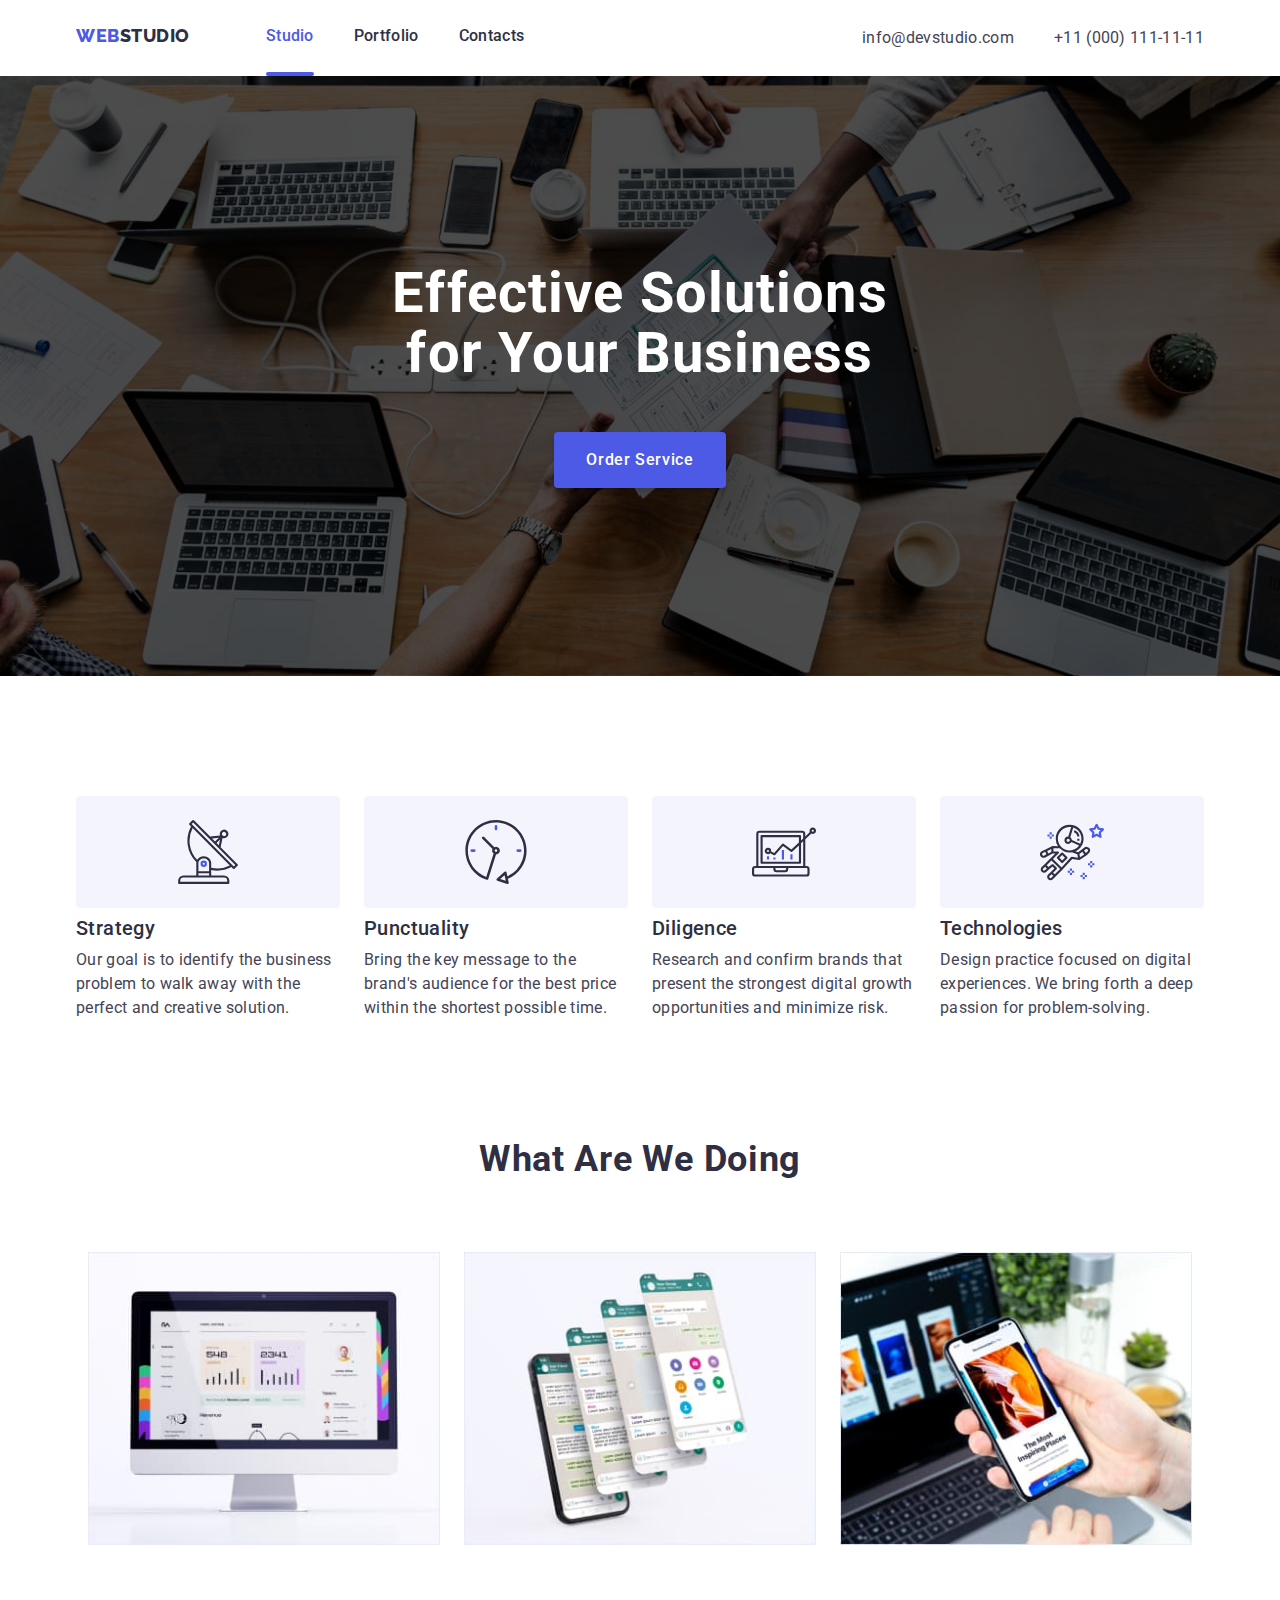
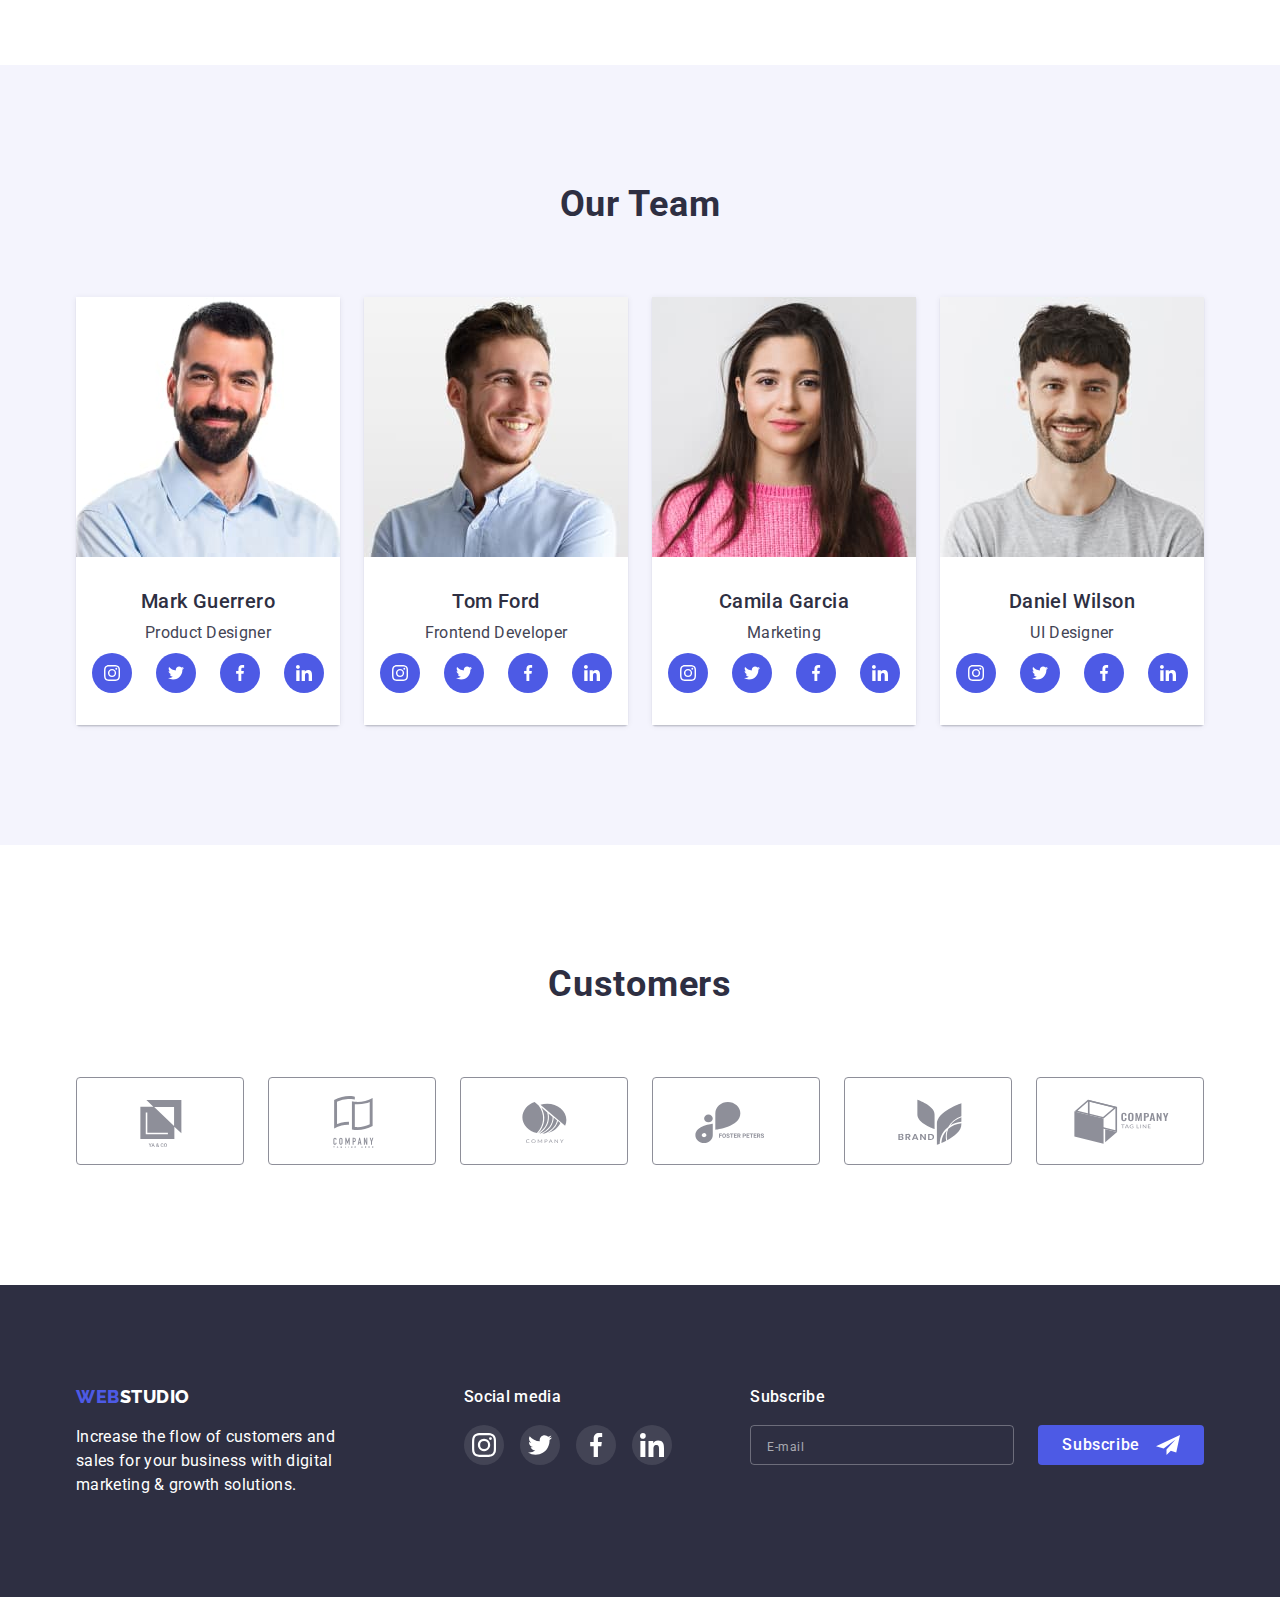
==== index.html @ 2ea8273c "Create" ====
<!DOCTYPE html>
<html lang="en">
  <head>
    <meta charset="UTF-8" />
    <meta http-equiv="X-UA-Compatible" content="IE=edge" />
    <meta name="viewport" content="width=device-width, initial-scale=1.0" />
    <title>Web Studio</title>
    <link rel="preconnect" href="https://fonts.googleapis.com" />
    <link rel="preconnect" href="https://fonts.gstatic.com" crossorigin />
    <link href="https://fonts.googleapis.com/css2?family=Raleway:wght@800&family=Roboto:wght@400;500;700&display=swap" rel="stylesheet" />
    <link rel="stylesheet" href="./css/modern-normalize.min.css" />
    <link rel="stylesheet" href="./css/styles.css" />
  </head>

  <body>
    <header class="header">
      <div class="container header-container">
        <div class="desktop-menu-bar">
          <a class="logo header-logo-layout" href="./index.html">Web<span class="logo-accent-dark">Studio</span></a>
          <nav class="desktop-navigation">
            <ul class="desktop-navigation-list">
              <li class="desktop-navigation-item is-current">
                <a class="desktop-navigation-link" href="./index.html">Studio</a>
              </li>
              <li class="desktop-navigation-item">
                <a class="desktop-navigation-link" href="./portfolio.html">Portfolio</a>
              </li>
              <li class="desktop-navigation-item">
                <a class="desktop-navigation-link" href="">Contacts</a>
              </li>
            </ul>
          </nav>
          <address class="desktop-address">
            <ul class="desktop-address-list">
              <li class="desktop-address-item">
                <a class="desktop-address-link email" href="mailto:info@devstudio.com">info@devstudio.com</a>
              </li>
              <li class="desktop-address-item">
                <a class="desktop-address-link phone" href="tel:+110001111111">+11 (000) 111-11-11</a>
              </li>
            </ul>
          </address>
        </div>

        <div class="mobile-menu-bar">
          <a class="logo header-logo-layout" href="./index.html">Web<span class="logo-accent-dark">Studio</span></a>
          <button class="button-menu-toggle js-open-menu" type="button">
            <svg class="button-menu-toggle-icon" width="32" height="22"><use href="./images/icons.min.svg#icon-menu"></use></svg>
          </button>
        </div>

        <div class="mobile-menu js-menu-container">
          <button class="button-close button-menu-close js-close-menu" type="button">
            <svg width="8" height="8"><use href="./images/icons.min.svg#icon-close"></use></svg>
          </button>
          <nav class="mobile-navigation">
            <ul class="mobile-navigation-list">
              <li class="mobile-navigation-item is-current">
                <a class="mobile-navigation-link" href="./index.html">Studio</a>
              </li>
              <li class="mobile-navigation-item">
                <a class="mobile-navigation-link" href="./portfolio.html">Portfolio</a>
              </li>
              <li class="mobile-navigation-item">
                <a class="mobile-navigation-link" href="">Contacts</a>
              </li>
            </ul>
          </nav>
          <address class="mobile-address">
            <ul class="mobile-address-list">
              <li class="mobile-address-item phone">
                <a class="mobile-address-link phone" href="tel:+110001111111">+11 (000) 111-11-11</a>
              </li>
              <li class="mobile-address-item email">
                <a class="mobile-address-link email" href="mailto:info@devstudio.com">info@devstudio.com</a>
              </li>
            </ul>
          </address>
          <div class="socials-mobile">
            <ul class="socials-list socials-list-mobile">
              <li class="socials-item socials-item-mobile">
                <a class="socials-link socials-link-mobile" href="https://www.instagram.com/">
                  <svg class="socials-icon-mobile" width="16" height="16"><use href="./images/icons.min.svg#icon-instagram"></use></svg>
                </a>
              </li>
              <li class="socials-item socials-item-mobile">
                <a class="socials-link socials-link-mobile" href="https://www.twitter.com/">
                  <svg class="socials-icon-mobile" width="16" height="16"><use href="./images/icons.min.svg#icon-twitter"></use></svg>
                </a>
              </li>
              <li class="socials-item socials-item-mobile">
                <a class="socials-link socials-link-mobile" href="https://www.facebook.com/">
                  <svg class="socials-icon-mobile" width="16" height="16"><use href="./images/icons.min.svg#icon-facebook"></use></svg>
                </a>
              </li>
              <li class="socials-item socials-item-mobile">
                <a class="socials-link socials-link-mobile" href="https://www.linkedin.com/">
                  <svg class="socials-icon-mobile" width="16" height="16"><use href="./images/icons.min.svg#icon-linkedin"></use></svg>
                </a>
              </li>
            </ul>
          </div>
        </div>
      </div>
    </header>

    <main>
      <section class="section solutions-section">
        <div class="container solutions-container">
          <h1 class="hero">Effective Solutions for Your Business</h1>
          <button class="button button-order" type="button" data-modal-open>Order Service</button>
        </div>
      </section>

      <section class="section about-section">
        <div class="container">
          <!-- Додатковий прихований заголовок для оптимізації SEO -->
          <h2 class="title hidden">About WebStudio</h2>
          <ul class="about-list">
            <li class="about-item">
              <div class="about-icon">
                <svg width="64" height="64"><use href="./images/icons.min.svg#icon-antenna"></use></svg>
              </div>
              <h3 class="subtitle subtitle-about">Strategy</h3>
              <p class="about-discription">Our goal is to identify the business problem to walk away with the perfect and creative solution.</p>
            </li>
            <li class="about-item">
              <div class="about-icon">
                <svg width="64" height="64"><use href="./images/icons.min.svg#icon-clock"></use></svg>
              </div>
              <h3 class="subtitle subtitle-about">Punctuality</h3>
              <p class="about-discription">Bring the key message to the brand's audience for the best price within the shortest possible time.</p>
            </li>
            <li class="about-item">
              <div class="about-icon">
                <svg width="64" height="64"><use href="./images/icons.min.svg#icon-computer"></use></svg>
              </div>
              <h3 class="subtitle subtitle-about">Diligence</h3>
              <p class="about-discription">Research and confirm brands that present the strongest digital growth opportunities and minimize risk.</p>
            </li>
            <li class="about-item">
              <div class="about-icon">
                <svg width="64" height="64"><use href="./images/icons.min.svg#icon-astronaut"></use></svg>
              </div>
              <h3 class="subtitle subtitle-about">Technologies</h3>
              <p class="about-discription">Design practice focused on digital experiences. We bring forth a deep passion for problem-solving.</p>
            </li>
          </ul>
        </div>
      </section>

      <section class="section doing-section">
        <div class="container">
          <h2 class="title">What Are We Doing</h2>
          <ul class="doing-list">
            <li class="doing-item">
              <img srcset="./images/desktop-360.jpg 1x, ./images/desktop-360@2x.jpg 2x" src="./images/desktop-360.jpg" alt="Desktop Solutions" width="360" />
            </li>
            <li class="doing-item">
              <img srcset="./images/mobile-360.jpg 1x, ./images/mobile-360@2x.jpg 2x" src="./images/mobile-360.jpg" alt="Mobile Solutions" width="360" />
            </li>
            <li class="doing-item">
              <img srcset="./images/adaptive-360.jpg 1x, ./images/adaptive-360@2x.jpg 2x" src="./images/adaptive-360.jpg" alt="Adaptive Solutions" width="360" />
            </li>
          </ul>
        </div>
      </section>

      <section class="section team-section">
        <div class="container">
          <h2 class="title">Our Team</h2>
          <ul class="team-list">
            <li class="team-card">
              <img srcset="./images/mark-guerrero-264.jpg 1x, ./images/mark-guerrero-264@2x.jpg 2x" src="./images/mark-guerrero-264.jpg" alt="Mark Guerrero Photo" width="264" />
              <div class="caption">
                <h3 class="caption-subtitle centered">Mark Guerrero</h3>
                <p class="caption-description">Product Designer</p>
                <ul class="socials-list socials-list-team">
                  <li class="socials-item socials-item-team">
                    <a class="socials-link team-socials-link" href="https://www.instagram.com/">
                      <svg width="16" height="16"><use href="./images/icons.min.svg#icon-instagram"></use></svg>
                    </a>
                  </li>
                  <li class="socials-item socials-item-team">
                    <a class="socials-link team-socials-link" href="https://www.twitter.com/">
                      <svg width="16" height="16"><use href="./images/icons.min.svg#icon-twitter"></use></svg>
                    </a>
                  </li>
                  <li class="socials-item socials-item-team">
                    <a class="socials-link team-socials-link" href="https://www.facebook.com/">
                      <svg width="16" height="16"><use href="./images/icons.min.svg#icon-facebook"></use></svg>
                    </a>
                  </li>
                  <li class="socials-item socials-item-team">
                    <a class="socials-link team-socials-link" href="https://www.linkedin.com/">
                      <svg width="16" height="16"><use href="./images/icons.min.svg#icon-linkedin"></use></svg>
                    </a>
                  </li>
                </ul>
              </div>
            </li>
            <li class="team-card">
              <img srcset="./images/tom-ford-264.jpg 1x, ./images/tom-ford-264@2x.jpg 2x" src="./images/tom-ford-264.jpg" alt="Tom Ford Photo" width="264" />
              <div class="caption">
                <h3 class="caption-subtitle centered">Tom Ford</h3>
                <p class="caption-description">Frontend Developer</p>
                <ul class="socials-list socials-list-team">
                  <li class="socials-item socials-item-team">
                    <a class="socials-link team-socials-link" href="https://www.instagram.com/">
                      <svg width="16" height="16"><use href="./images/icons.min.svg#icon-instagram"></use></svg>
                    </a>
                  </li>
                  <li class="socials-item socials-item-team">
                    <a class="socials-link team-socials-link" href="https://www.twitter.com/">
                      <svg width="16" height="16"><use href="./images/icons.min.svg#icon-twitter"></use></svg>
                    </a>
                  </li>
                  <li class="socials-item socials-item-team">
                    <a class="socials-link team-socials-link" href="https://www.facebook.com/">
                      <svg width="16" height="16"><use href="./images/icons.min.svg#icon-facebook"></use></svg>
                    </a>
                  </li>
                  <li class="socials-item socials-item-team">
                    <a class="socials-link team-socials-link" href="https://www.linkedin.com/">
                      <svg width="16" height="16"><use href="./images/icons.min.svg#icon-linkedin"></use></svg>
                    </a>
                  </li>
                </ul>
              </div>
            </li>
            <li class="team-card">
              <img srcset="./images/camila-garcia-264.jpg 1x, ./images/camila-garcia-264@2x.jpg 2x" src="./images/camila-garcia-264.jpg" alt="Camila Garcia Photo" width="264" />
              <div class="caption">
                <h3 class="caption-subtitle centered">Camila Garcia</h3>
                <p class="caption-description">Marketing</p>
                <ul class="socials-list socials-list-team">
                  <li class="socials-item socials-item-team">
                    <a class="socials-link team-socials-link" href="https://www.instagram.com/">
                      <svg width="16" height="16"><use href="./images/icons.min.svg#icon-instagram"></use></svg>
                    </a>
                  </li>
                  <li class="socials-item socials-item-team">
                    <a class="socials-link team-socials-link" href="https://www.twitter.com/">
                      <svg width="16" height="16"><use href="./images/icons.min.svg#icon-twitter"></use></svg>
                    </a>
                  </li>
                  <li class="socials-item socials-item-team">
                    <a class="socials-link team-socials-link" href="https://www.facebook.com/">
                      <svg width="16" height="16"><use href="./images/icons.min.svg#icon-facebook"></use></svg>
                    </a>
                  </li>
                  <li class="socials-item socials-item-team">
                    <a class="socials-link team-socials-link" href="https://www.linkedin.com/">
                      <svg width="16" height="16"><use href="./images/icons.min.svg#icon-linkedin"></use></svg>
                    </a>
                  </li>
                </ul>
              </div>
            </li>
            <li class="team-card">
              <img srcset="./images/daniel-wilson-264.jpg 1x, ./images/daniel-wilson-264@2x.jpg 2x" src="./images/daniel-wilson-264.jpg" alt="Daniel Wilson Photo" width="264" />
              <div class="caption">
                <h3 class="caption-subtitle centered">Daniel Wilson</h3>
                <p class="caption-description">UI Designer</p>
                <ul class="socials-list socials-list-team">
                  <li class="socials-item socials-item-team">
                    <a class="socials-link team-socials-link" href="https://www.instagram.com/">
                      <svg width="16" height="16"><use href="./images/icons.min.svg#icon-instagram"></use></svg>
                    </a>
                  </li>
                  <li class="socials-item socials-item-team">
                    <a class="socials-link team-socials-link" href="https://www.twitter.com/">
                      <svg width="16" height="16"><use href="./images/icons.min.svg#icon-twitter"></use></svg>
                    </a>
                  </li>
                  <li class="socials-item socials-item-team">
                    <a class="socials-link team-socials-link" href="https://www.facebook.com/">
                      <svg width="16" height="16"><use href="./images/icons.min.svg#icon-facebook"></use></svg>
                    </a>
                  </li>
                  <li class="socials-item socials-item-team">
                    <a class="socials-link team-socials-link" href="https://www.linkedin.com/">
                      <svg width="16" height="16"><use href="./images/icons.min.svg#icon-linkedin"></use></svg>
                    </a>
                  </li>
                </ul>
              </div>
            </li>
          </ul>
        </div>
      </section>

      <section class="section customers-section">
        <div class="container">
          <h2 class="title">Customers</h2>
          <ul class="customers-list">
            <li class="customers-item">
              <a class="customers-link" href="">
                <svg class="customers-icon" width="104" height="56"><use href="./images/icons.min.svg#icon-company-1"></use></svg>
              </a>
            </li>
            <li class="customers-item">
              <a class="customers-link" href="">
                <svg class="customers-icon" width="104" height="56"><use href="./images/icons.min.svg#icon-company-2"></use></svg>
              </a>
            </li>
            <li class="customers-item">
              <a class="customers-link" href="">
                <svg class="customers-icon" width="104" height="56"><use href="./images/icons.min.svg#icon-company-3"></use></svg>
              </a>
            </li>
            <li class="customers-item">
              <a class="customers-link" href="">
                <svg class="customers-icon" width="104" height="56"><use href="./images/icons.min.svg#icon-company-4"></use></svg>
              </a>
            </li>
            <li class="customers-item">
              <a class="customers-link" href="">
                <svg class="customers-icon"><use href="./images/icons.min.svg#icon-company-5"></use></svg>
              </a>
            </li>
            <li class="customers-item">
              <a class="customers-link" href="">
                <svg class="customers-icon"><use href="./images/icons.min.svg#icon-company-6"></use></svg>
              </a>
            </li>
          </ul>
        </div>
      </section>
    </main>

    <footer class="footer">
      <div class="container footer-container">
        <div class="footer-wrapper">
          <div class="footer-description">
            <a class="logo footer-logo-layout" href="./index.html">Web<span class="logo-accent-light">Studio</span></a>
            <p>Increase the flow of customers and sales for your business with digital marketing & growth solutions.</p>
          </div>
          <div class="footer-socials">
            <h2 class="footer-subtitle">Social media</h2>
            <ul class="socials-list socials-list-footer">
              <li class="socials-item socials-item-footer">
                <a class="socials-link socials-link-footer" href="https://www.instagram.com/">
                  <svg width="24" height="24"><use href="./images/icons.min.svg#icon-instagram"></use></svg>
                </a>
              </li>
              <li class="socials-item socials-item-footer">
                <a class="socials-link socials-link-footer" href="https://www.twitter.com/">
                  <svg width="24" height="24"><use href="./images/icons.min.svg#icon-twitter"></use></svg>
                </a>
              </li>
              <li class="socials-item socials-item-footer">
                <a class="socials-link socials-link-footer" href="https://www.facebook.com/">
                  <svg width="24" height="24"><use href="./images/icons.min.svg#icon-facebook"></use></svg>
                </a>
              </li>
              <li class="socials-item socials-item-footer">
                <a class="socials-link socials-link-footer" href="https://www.linkedin.com/">
                  <svg width="24" height="24"><use href="./images/icons.min.svg#icon-linkedin"></use></svg>
                </a>
              </li>
            </ul>
          </div>
        </div>
        <div class="footer-subscribe">
          <h2 class="footer-subtitle">Subscribe</h2>
          <form class="footer-subscribe-form">
            <input class="footer-subscribe-input" type="email" name="subscribe-email" placeholder="E-mail" required />
            <button class="button button-subscribe" type="submit">
              <span>Subscribe</span>
              <svg class="button-subscribe-icon" width="24" height="24"><use href="./images/icons.min.svg#icon-subscribe"></use></svg>
            </button>
          </form>
        </div>
      </div>
    </footer>

    <!-- Модальне вікно, форма замовлення -->

    <div class="backdrop is-hidden" data-modal>
      <div class="modal">
        <button class="button-close button-modal-close" type="button" data-modal-close>
          <svg width="8" height="8"><use href="./images/icons.min.svg#icon-close"></use></svg>
        </button>
        <form class="form">
          <p class="form-subtitle">Leave your contacts and we will call you back</p>
          <label class="form-field">
            <span class="form-field-label">Name</span>
            <div class="form-field-wrapper">
              <input class="form-field-input" type="text" name="client-name" required />
              <svg class="form-field-icon" width="18" height="24"><use href="./images/icons.min.svg#icon-user"></use></svg>
            </div>
          </label>
          <label class="form-field">
            <span class="form-field-label">Phone</span>
            <div class="form-field-wrapper">
              <input class="form-field-input" type="tel" name="client-phone" required />
              <svg class="form-field-icon" width="18" height="24"><use href="./images/icons.min.svg#icon-phone"></use></svg>
            </div>
          </label>
          <label class="form-field">
            <span class="form-field-label">Email</span>
            <div class="form-field-wrapper">
              <input class="form-field-input" type="email" name="client-email" required />
              <svg class="form-field-icon" width="18" height="24"><use href="./images/icons.min.svg#icon-email"></use></svg>
            </div>
          </label>
          <label class="form-field last">
            <span class="form-field-label">Comment</span>
            <div class="form-field-wrapper">
              <textarea class="form-field-multiinput" name="client-comment" placeholder="Text input"></textarea>
            </div>
          </label>
          <label class="form-checkbox">
            <input class="form-checkbox-default hidden" type="checkbox" name="client-policy" value="true" required />
            <span class="form-checkbox-custom">
              <svg width="10" height="8"><use href="./images/icons.min.svg#icon-checkbox"></use></svg>
            </span>
            <span class="form-checkbox-label">I accept the terms and conditions of the&nbsp;<a class="form-checkbox-link" href="">Privacy Policy</a></span>
          </label>
          <button class="button button-send" type="submit">Send</button>
        </form>
      </div>
    </div>

    <!-- Скрипти -->
    <script defer src="./js/modal-window.js"></script>
    <script defer src="./js/mobile-menu.js"></script>
    <script defer src="./js/body-scroll-lock.js"></script>
  </body>
</html>
---- css/styles.css ----
:root {
  --color-iris: #4d5ae5;
  --color-ocean: #404bbf;
  --color-green: #31d0aa;
  --color-black: #000000;
  --color-navy-blue: #2e2f42;
  --color-slate: #434455;
  --color-light-slate: #8e8f99;
  --color-cornflower: #e7e9fc;
  --color-cloud: #f4f4fd;
  --color-modal: #fcfcfc;
  --color-white: #ffffff;

  --trans-rule: 250ms cubic-bezier(0.4, 0, 0.2, 1);
  --trans-modal: 500ms cubic-bezier(0.4, 0, 0.2, 1);
}

body {
  min-width: 320px;
  font-family: "Roboto", sans-serif;
  font-size: 16px;
  line-height: 1.5;
  letter-spacing: 0.02em;
  color: var(--color-slate);
  background-color: var(--color-white);
}

h1,
h2,
h3,
p {
  margin: 0;
}

ul {
  list-style: none;
  margin: 0;
  padding: 0;
}

a {
  text-decoration: none;
  font-style: normal;
  color: var(--color-slate);
}

img {
  display: block;
  width: 100%;
  height: auto;
}

/* Загальні класи */

.container {
  max-width: 428px;
  margin: 0 auto;
  padding: 0 16px;
}

@media (min-width: 768px) {
  .container {
    max-width: none;
    width: 768px;
  }
}

@media (min-width: 1200px) {
  .container {
    width: 1158px;
    padding: 0 15px;
  }
}

.section {
  padding: 96px 0;
}

@media (min-width: 1200px) {
  .section {
    padding: 120px 0;
  }
}

.hidden {
  position: absolute;
  width: 1px;
  height: 1px;
  margin: -1px;
  padding: 0;
  border: 0;
  clip: rect(0 0 0 0);
  overflow: hidden;
}

/* Заголовки */

.hero {
  max-width: 320px;
  margin-bottom: 72px;
  font-weight: 700;
  font-size: 36px;
  line-height: 1.11;
  letter-spacing: 0.02em;
  text-align: center;
  color: var(--color-white);
}

@media (min-width: 768px) {
  .hero {
    max-width: none;
    width: 500px;
    margin-bottom: 40px;
    font-weight: 700;
    font-size: 56px;
    line-height: 1.07;
    letter-spacing: 0.02em;
  }
}

@media (min-width: 1200px) {
  .hero {
    margin-bottom: 48px;
  }
}

.title {
  margin-bottom: 72px;
  font-weight: 700;
  font-size: 36px;
  line-height: 1.11;
  letter-spacing: 0.02em;
  text-transform: capitalize;
  text-align: center;
  color: var(--color-navy-blue);
}

.subtitle {
  margin-bottom: 8px;
  font-weight: 700;
  font-size: 36px;
  line-height: 1.11;
  letter-spacing: 0.02em;
  text-align: center;
  color: var(--color-navy-blue);
}

@media (min-width: 768px) {
  .subtitle-about {
    text-align: left;
  }
}

@media (min-width: 1200px) {
  .subtitle-about {
    font-weight: 500;
    font-size: 20px;
    line-height: 1.2;
    letter-spacing: 0.02em;
  }
}

.caption {
  padding: 32px 16px;
  background-color: var(--color-white);
}

.caption.bordered {
  border: 0.5px solid var(--color-cloud);
}

.caption-subtitle {
  margin-bottom: 8px;
  font-weight: 500;
  font-size: 20px;
  line-height: 1.2;
  letter-spacing: 0.02em;
  color: var(--color-navy-blue);
}

.caption-subtitle.centered {
  text-align: center;
}

.caption-description {
  text-align: center;
  margin-bottom: 8px;
}

.footer-subtitle {
  margin-bottom: 16px;
  font-weight: 500;
  font-size: 16px;
  line-height: 1.5;
  letter-spacing: 0.02em;
  text-align: center;
}

@media (min-width: 768px) {
  .footer-subtitle {
    text-align: left;
  }
}

.form-subtitle {
  margin-bottom: 16px;
  font-weight: 500;
  font-size: 16px;
  line-height: 1.5;
  letter-spacing: 0.02em;
  text-align: center;
  color: var(--color-navy-blue);
}

/* Кнопки */

.button {
  max-width: 100%;
  font-weight: 500;
  font-size: 16px;
  line-height: 1.5;
  letter-spacing: 0.04em;
  border-radius: 4px;
  cursor: pointer;
}

.button-order,
.button-send {
  min-width: 169px;
  margin: 0 auto;
  padding: 16px 32px;
  color: var(--color-white);
  background-color: var(--color-iris);
  border: none;
  box-shadow: 0px 4px 4px rgba(0, 0, 0, 0.15);
  transition: background-color var(--trans-rule);
}

.button-order:hover,
.button-order:focus,
.button-send:hover,
.button-send:focus {
  background-color: var(--color-ocean);
}

.button-subscribe {
  display: inline-flex;
  justify-content: center;
  padding: 8px 24px;
  color: var(--color-white);
  background-color: var(--color-iris);
  border: none;
  transition: background-color var(--trans-rule);
}

.button-subscribe-icon {
  margin-left: 16px;
  fill: var(--color-white);
}

.button-subscribe:hover,
.button-subscribe:focus {
  background-color: var(--color-ocean);
}

.button-portfolio {
  padding: 12px 24px;
  color: var(--color-iris);
  background-color: var(--color-cloud);
  border: 1px solid var(--color-cornflower);
  transition: color var(--trans-rule), background-color var(--trans-rule), border-color var(--trans-rule), box-shadow var(--trans-rule);
}

.button-portfolio:hover,
.button-portfolio:focus {
  color: var(--color-white);
  background-color: var(--color-iris);
  border-color: transparent;
  box-shadow: 0px 3px 1px rgba(0, 0, 0, 0.1), 0px 2px 1px rgba(0, 0, 0, 0.08), 0px 2px 2px rgba(0, 0, 0, 0.12);
}

.button-menu-toggle {
  display: flex;
  align-items: center;
  justify-content: center;
  padding: 24px 0;
  background-color: transparent;
  border: none;
  cursor: pointer;
}

@media (min-width: 768px) {
  .button-menu-toggle {
    display: none;
  }
}

.button-menu-toggle-icon {
  fill: currentColor;
  transition: fill var(--trans-rule);
}

.button-menu-toggle:hover .button-menu-toggle-icon,
.button-menu-toggle:focus .button-menu-toggle-icon {
  fill: var(--color-iris);
}

.button-close {
  position: absolute;
  display: flex;
  align-items: center;
  justify-content: center;
  width: 24px;
  height: 24px;
  fill: var(--color-black);
  background-color: var(--color-cornflower);
  border: 1px solid rgba(0, 0, 0, 0.1);
  border-radius: 50%;
  cursor: pointer;
  transition: fill var(--trans-rule), background-color var(--trans-rule), border-color var(--trans-rule);
}

.button-menu-close {
  top: 40px;
  right: 40px;
}

.button-modal-close {
  top: 24px;
  right: 24px;
}

.button-close:hover,
.button-close:focus {
  fill: var(--color-white);
  background-color: var(--color-iris);
  border-color: transparent;
}

/* Логотипи*/

.logo {
  font-family: "Raleway", sans-serif;
  font-weight: 800;
  font-size: 18px;
  line-height: 1.17;
  letter-spacing: 0.03em;
  text-transform: uppercase;
  color: var(--color-iris);
}

@media (min-width: 1200px) {
  .logo {
    line-height: 1.33;
  }
}

.logo-accent-dark {
  color: var(--color-navy-blue);
}

.logo-accent-light {
  color: var(--color-white);
}

/* Соціальні мережі */

.socials-list {
  display: flex;
  flex-wrap: wrap;
  align-items: center;
  justify-content: center;
}

.socials-list-mobile {
  min-width: 240px;
  max-width: 328px;
  justify-content: space-between;
}

.socials-list-team {
  margin: -12px;
}

.socials-item-team {
  margin: 12px;
}

.socials-list-footer {
  margin: -8px;
}

.socials-item-footer {
  margin: 8px;
}

.socials-icon-mobile {
  width: 24px;
  height: 24px;
}

.socials-link {
  display: flex;
  align-items: center;
  justify-content: center;
  width: 40px;
  height: 40px;
  fill: var(--color-white);
  background-color: var(--color-iris);
  border-radius: 50%;
  transition: background-color var(--trans-rule);
}

.socials-link:hover,
.socials-link:focus {
  background-color: var(--color-ocean);
}

.socials-link-footer {
  background-color: rgba(255, 255, 255, 0.1);
}

.socials-link-footer:hover,
.socials-link-footer:focus {
  background-color: var(--color-green);
}

/* Верхній колонтитул, навігація */

.header {
  box-shadow: 0px 2px 1px rgba(46, 47, 66, 0.08), 0px 1px 1px rgba(46, 47, 66, 0.16), 0px 1px 6px rgba(46, 47, 66, 0.08);
}

@media (max-width: 767px) {
  .header-container {
    max-width: none;
  }
}

.header-logo-layout {
  display: block;
  padding: 24px 0;
}

@media (min-width: 1200px) {
  .header-logo-layout {
    padding: 24px 0 28px 0;
    margin-right: 76px;
  }
}

.desktop-menu-bar {
  display: none;
}

@media (min-width: 768px) {
  .desktop-menu-bar {
    display: flex;
    align-items: center;
    justify-content: space-between;
  }
}

@media (min-width: 1200px) {
  .desktop-menu-bar {
    justify-content: flex-start;
  }
}

.desktop-navigation-list {
  display: flex;
}

.desktop-navigation-item:not(:last-child) {
  margin-right: 40px;
}

.desktop-navigation-link {
  position: relative;
  display: block;
  padding: 24px 0;
  font-weight: 500;
  font-size: 16px;
  line-height: 1.5;
  letter-spacing: 0.02em;
  color: var(--color-navy-blue);
  transition: color var(--trans-rule), background-color var(--trans-rule);
}

@media (min-width: 1200px) {
  .desktop-navigation-link {
    padding: 24px 0 28px 0;
  }
}

.desktop-navigation-link:hover,
.desktop-navigation-link:focus {
  color: var(--color-iris);
}

.is-current .desktop-navigation-link {
  color: var(--color-iris);
}

.is-current .desktop-navigation-link::after {
  content: "";
  position: absolute;
  display: block;
  width: 100%;
  height: 4px;
  bottom: 0;
  background-color: var(--color-iris);
  border-radius: 2px;
}

@media (min-width: 1200px) {
  .desktop-address {
    margin-left: auto;
  }
  .desktop-address-list {
    display: flex;
  }
  .desktop-address-item:not(:last-child) {
    margin-right: 40px;
  }
}

.desktop-address-link {
  font-size: 16px;
  line-height: 1.5;
  letter-spacing: 0.02em;
  color: var(--color-slate);
  transition: color var(--trans-rule);
}

@media (min-width: 768px) and (max-width: 1199px) {
  .desktop-address-link {
    font-size: 12px;
    line-height: 1.33;
    letter-spacing: 0.04em;
  }
}

.desktop-address-link.email {
  padding-top: 24px;
}

.desktop-address-link.phone {
  padding-bottom: 15px;
}

@media (min-width: 1200px) {
  .desktop-address-link.email,
  .desktop-address-link.phone {
    padding: 24px 0 28px 0;
  }
}

.desktop-address-link:hover,
.desktop-address-link:focus {
  color: var(--color-iris);
}

.mobile-menu-bar {
  display: flex;
  align-items: center;
  justify-content: space-between;
}

@media (min-width: 768px) {
  .mobile-menu-bar {
    display: none;
  }
}

.mobile-menu {
  position: fixed;
  top: 0;
  left: 100%;
  z-index: 99;
  display: flex;
  flex-direction: column;
  width: 100%;
  height: 100%;
  overflow-y: scroll;
  padding: 80px 40px 40px 40px;
  background-color: var(--color-white);
  transition: transform var(--trans-rule);
}

@media (min-width: 768px) {
  .mobile-menu {
    display: none;
  }
}

.mobile-menu.is-open {
  transform: translateX(-100%);
}

.mobile-navigation {
  margin-bottom: 80px;
}

.mobile-navigation-item:not(:last-child) {
  margin-bottom: 40px;
}

.mobile-navigation-link {
  font-weight: 700;
  font-size: 36px;
  line-height: 1.11;
  letter-spacing: 0.02em;
  color: var(--color-navy-blue);
  transition: color var(--trans-rule), background-color var(--trans-rule);
}

.mobile-navigation-link:hover,
.mobile-navigation-link:focus {
  color: var(--color-iris);
}

.is-current .mobile-navigation-link {
  color: var(--color-iris);
}

.mobile-address {
  margin-top: auto;
  margin-bottom: 48px;
}

.mobile-address-item:not(:last-child) {
  margin-bottom: 40px;
}

.mobile-address-link.phone {
  display: block;
  min-width: 240px;
  font-weight: 600;
  font-size: 24px;
  line-height: 1.11;
  letter-spacing: 0;
  color: var(--color-iris);
}

@media (min-width: 360px) {
  .mobile-address-link.phone {
    min-width: 280px;
    font-size: 28px;
  }
}

@media (min-width: 480px) {
  .mobile-address-link.phone {
    min-width: 400px;
    font-size: 36px;
  }
}

.mobile-address-link.email {
  display: block;
  min-width: 240px;
  font-weight: 500;
  font-size: 20px;
  line-height: 1.2;
  letter-spacing: 0.02em;
}

.mobile-address-link:hover,
.mobile-address-link:focus {
  color: var(--color-iris);
}

/* Секції, основний контент */

.solutions-section {
  margin: 0 auto;
  padding: 112px 0;
  background-color: var(--color-navy-blue);
  background-position: center;
  background-size: cover;
  background-repeat: no-repeat;
  background-image: linear-gradient(rgba(0, 0, 0, 0.7), rgba(0, 0, 0, 0.7)), url("../images/solutions-428.jpg");
}

@media (min-device-pixel-ratio: 2), (-webkit-min-device-pixel-ratio: 2), (min-resolution: 2dppx), (min-resolution: 192dpi) {
  .solutions-section {
    background-image: linear-gradient(rgba(0, 0, 0, 0.7), rgba(0, 0, 0, 0.7)), url("../images/solutions-428@2x.jpg");
  }
}

@media (min-width: 768px) {
  .solutions-section {
    padding: 112px 0 108px 0;
    background-image: linear-gradient(rgba(0, 0, 0, 0.7), rgba(0, 0, 0, 0.7)), url("../images/solutions-768.jpg");
  }
  @media (min-device-pixel-ratio: 2), (-webkit-min-device-pixel-ratio: 2), (min-resolution: 2dppx), (min-resolution: 192dpi) {
    .solutions-section {
      background-image: linear-gradient(rgba(0, 0, 0, 0.7), rgba(0, 0, 0, 0.7)), url("../images/solutions-768@2x.jpg");
    }
  }
}

@media (min-width: 1200px) {
  .solutions-section {
    padding: 188px 0;
    background-image: linear-gradient(rgba(0, 0, 0, 0.7), rgba(0, 0, 0, 0.7)), url("../images/solutions-1440.jpg");
  }
  @media (min-device-pixel-ratio: 2), (-webkit-min-device-pixel-ratio: 2), (min-resolution: 2dppx), (min-resolution: 192dpi) {
    .solutions-section {
      background-image: linear-gradient(rgba(0, 0, 0, 0.7), rgba(0, 0, 0, 0.7)), url("../images/solutions-1440@2x.jpg");
    }
  }
}

.solutions-container {
  display: flex;
  flex-direction: column;
  align-items: center;
  justify-content: center;
}

@media (min-width: 1200px) {
  .about-section {
    padding-bottom: 0;
  }
}
.about-list {
  display: flex;
  flex-direction: column;
  margin: -36px 0;
}

.about-item {
  margin: 36px 0;
}

@media (min-width: 768px) {
  .about-list {
    display: flex;
    flex-direction: row;
    flex-wrap: wrap;
    margin: -36px -12px;
  }
  .about-item {
    width: 356px;
    margin: 36px 12px;
  }
}

@media (min-width: 1200px) {
  .about-item {
    width: 264px;
  }
}

.about-icon {
  display: none;
}

@media (min-width: 1200px) {
  .about-icon {
    display: flex;
    align-items: center;
    justify-content: center;
    height: 112px;
    margin-bottom: 8px;
    background-color: var(--color-cloud);
    border-radius: 4px;
  }
}

.about-discription {
  font-weight: 500;
  font-size: 16px;
  line-height: 1.5;
  letter-spacing: 0.02em;
}

@media (min-width: 1200px) {
  .about-discription {
    font-weight: 400;
  }
}

.doing-section {
  display: none;
}

@media (min-width: 1200px) {
  .doing-section {
    display: flex;
  }
}

.doing-list {
  display: flex;
  margin: -12px 0;
}

.doing-item {
  width: 360px;
  margin: 12px;
}

.team-section {
  background-color: var(--color-cloud);
}

@media (min-width: 768px) {
  .team-section {
    padding: 96px 0 104px 0;
  }
}

@media (min-width: 1200px) {
  .team-section {
    padding: 120px 0;
  }
}

.team-list {
  display: flex;
  flex-direction: column;
  align-items: center;
  justify-content: center;
  margin: -36px 0;
}

.team-card {
  width: 264px;
  margin: 36px 0;
  border-radius: 0px 0px 4px 4px;
  box-shadow: 0px 1px 6px rgba(46, 47, 66, 0.08), 0px 1px 1px rgba(46, 47, 66, 0.16), 0px 2px 1px rgba(46, 47, 66, 0.08);
}

@media (min-width: 768px) {
  .team-list {
    display: flex;
    flex-direction: row;
    flex-wrap: wrap;
    margin: -32px -12px;
  }

  .team-card {
    margin: 32px 12px;
  }
}

.customers-list {
  display: flex;
  flex-wrap: wrap;
  justify-content: center;
  margin: -36px -8px;
}

.customers-item {
  margin: 36px 8px;
}

@media (min-width: 768px) {
  .customers-list {
    margin: -36px -12px;
  }

  .customers-item {
    margin: 36px 12px;
  }
}

.customers-link {
  display: flex;
  align-items: center;
  justify-content: center;
  width: 190px;
  height: 88px;
  color: var(--color-light-slate);
  border: 1px solid var(--color-light-slate);
  border-radius: 4px;
  transition: color var(--trans-rule), border var(--trans-rule);
}

@media (min-width: 768px) {
  .customers-link {
    width: 168px;
  }
}

.customers-link:hover,
.customers-link:focus {
  color: var(--color-iris);
  border: 1px solid var(--color-iris);
}

.customers-icon {
  width: 110px;
  height: 56px;
  fill: currentColor;
}

.portfolio-section {
  padding: 48px 0;
}

@media (min-width: 768px) {
  .portfolio-section {
    padding: 64px 0px 96px 0px;
  }
}

@media (min-width: 1200px) {
  .portfolio-section {
    padding: 96px 0px 120px 0px;
  }
}

.portfolio-filter-list {
  display: flex;
  flex-wrap: wrap;
  margin: -8px -12px 40px -12px;
}

@media (min-width: 768px) {
  .portfolio-filter-list {
    margin: -8px -12px 64px -12px;
    justify-content: center;
  }
}

.portfolio-filter-item {
  margin: 8px 12px;
}

.portfolio-card-list {
  display: flex;
  flex-wrap: wrap;
  justify-content: center;
  margin: -24px -12px;
}

.portfolio-card-item {
  width: 396px;
  margin: 24px 12px;
}

@media (min-width: 768px) {
  .portfolio-card-list {
    margin: -36px -12px;
    justify-content: start;
  }

  .portfolio-card-item {
    width: 356px;
    margin: 36px 12px;
  }
}

@media (min-width: 1200px) {
  .portfolio-card-list {
    margin: -24px -12px;
  }

  .portfolio-card-item {
    width: 360px;
    margin: 24px 12px;
  }
}

.portfolio-card {
  display: block;
  box-shadow: 0px 1px 6px rgba(46, 47, 66, 0.08);
  transition: box-shadow var(--trans-rule);
}

.portfolio-card:hover,
.portfolio-card:focus {
  box-shadow: 0px 1px 6px rgba(46, 47, 66, 0.08), 0px 1px 1px rgba(46, 47, 66, 0.16), 0px 2px 1px rgba(46, 47, 66, 0.08);
}

.portfolio-image {
  position: relative;
  overflow: hidden;
}

.portfolio-description {
  position: absolute;
  top: 100%;
  width: 100%;
  height: 100%;
  overflow-y: auto;
  padding: 40px 32px;
  color: var(--color-cloud);
  background-color: var(--color-iris);
  transition: transform var(--trans-rule);
}

.portfolio-card:hover .portfolio-description,
.portfolio-card:focus .portfolio-description {
  transform: translateY(-100%);
}

/* Нижній колонтитул */

.footer {
  padding: 96px 0;
  color: var(--color-white);
  background-color: var(--color-navy-blue);
}

@media (min-width: 1200px) {
  .footer {
    padding: 100px 0;
  }
}

.footer-container {
  display: flex;
  flex-direction: column;
  align-items: center;
  justify-content: center;
}

@media (min-width: 768px) {
  .footer-container {
    align-items: start;
  }
}

@media (min-width: 1200px) {
  .footer-container {
    flex-direction: row;
  }
}

.footer-wrapper {
  margin-bottom: 72px;
}

@media (min-width: 768px) {
  .footer-wrapper {
    display: flex;
    margin-left: 108px;
  }
}

@media (min-width: 1200px) {
  .footer-wrapper {
    margin: 0;
  }
}

.footer-description {
  max-width: 268px;
  margin-bottom: 72px;
}

@media (min-width: 768px) {
  .footer-description {
    margin-right: 24px;
    margin-bottom: 0;
  }
}

@media (min-width: 1200px) {
  .footer-description {
    margin-right: 120px;
  }
}

.footer-logo-layout {
  display: block;
  margin-bottom: 16px;
  text-align: center;
}

@media (min-width: 768px) {
  .footer-logo-layout {
    display: inline-block;
    text-align: left;
  }
}

.footer-subscribe {
  width: 100%;
  text-align: center;
}

@media (min-width: 768px) {
  .footer-subscribe {
    margin-left: 108px;
  }
}

@media (min-width: 1200px) {
  .footer-subscribe {
    width: auto;
    margin-left: auto;
  }
}

.footer-subscribe-form {
  display: flex;
  flex-direction: column;
  align-items: center;
  justify-content: center;
  width: 100%;
}

@media (min-width: 768px) {
  .footer-subscribe-form {
    flex-direction: row;
    justify-content: start;
  }
}

.footer-subscribe-input {
  width: 100%;
  height: 40px;
  margin-bottom: 16px;
  padding: 8px 16px;
  color: inherit;
  background-color: transparent;
  border: 1px solid rgba(255, 255, 255, 0.3);
  border-radius: 4px;
  outline: none;
}

@media (min-width: 768px) {
  .footer-subscribe-input {
    width: 264px;
    margin-bottom: 0;
    margin-right: 24px;
  }
}

.footer-subscribe-input::placeholder {
  font-size: 12px;
  line-height: 2;
  letter-spacing: 0.04em;
  color: rgba(255, 255, 255, 0.6);
}

/* Модальне вікно, форма замовлення */

.backdrop {
  position: fixed;
  top: 0;
  left: 0;
  width: 100vw;
  height: 100vh;
  overflow: scroll;
  background-color: rgba(46, 47, 66, 0.4);
  visibility: visible;
  opacity: 1;
  scale: 1;
  transition: visibility var(--trans-modal), opacity var(--trans-modal), scale var(--trans-modal);
}

.is-hidden {
  visibility: hidden;
  opacity: 0;
  scale: 1.1;
  pointer-events: none;
}

.modal {
  position: absolute;
  top: 0;
  left: 50%;
  transform: translateX(-50%);
  width: 392px;
  max-width: 100%;
  padding: 72px 24px 24px 24px;
  text-align: left;
  background-color: var(--color-modal);
  border-radius: 4px;
  box-shadow: 0px 1px 1px rgba(0, 0, 0, 0.14), 0px 1px 3px rgba(0, 0, 0, 0.12), 0px 2px 1px rgba(0, 0, 0, 0.2);
}

@media (min-height: 585px) {
  .modal {
    top: 50%;
    left: 50%;
    transform: translate(-50%, -50%);
  }
}

@media (min-width: 768px) {
  .modal {
    width: 408px;
  }
}

.form {
  display: flex;
  flex-direction: column;
}

.form-field {
  display: block;
  margin-bottom: 8px;
}

.form-field.last {
  display: block;
  margin-bottom: 16px;
}

.form-field-label {
  display: block;
  margin-bottom: 4px;
  font-size: 12px;
  line-height: 1.17;
  letter-spacing: 0.04em;
  color: var(--color-slate);
}

.form-field-wrapper {
  position: relative;
}

.form-field-icon {
  position: absolute;
  left: 16px;
  top: 50%;
  transform: translateY(-50%);
  fill: var(--color-navy-blue);
  transition: fill var(--trans-rule);
}

.form-field-input {
  display: block;
  width: 100%;
  height: 40px;
  padding-left: 38px;
  color: inherit;
  border: 1px solid rgba(33, 33, 33, 0.2);
  border-radius: 4px;
  transition: border var(--trans-rule);
}

.form-field-multiinput {
  display: block;
  width: 100%;
  height: 120px;
  resize: none;
  padding: 8px 16px;
  border: 1px solid rgba(33, 33, 33, 0.2);
  border-radius: 4px;
  transition: border var(--trans-rule);
}

.form-field-multiinput::placeholder {
  font-size: 12px;
  line-height: 1.33;
  letter-spacing: 0.04em;
  color: rgba(117, 117, 117, 0.5);
}

.form-field-input:focus,
.form-field-multiinput:focus {
  border: 1px solid var(--color-iris);
  outline: none;
}

.form-field-input:focus ~ .form-field-icon {
  fill: var(--color-iris);
}

.form-checkbox {
  display: flex;
  align-items: baseline;
  margin-bottom: 24px;
}

.form-checkbox-custom {
  display: flex;
  flex-shrink: 0;
  align-items: center;
  justify-content: center;
  width: 16px;
  height: 16px;
  margin-right: 8px;
  fill: transparent;
  background-color: transparent;
  border: 1.25px solid var(--color-navy-blue);
  border-radius: 2px;
  cursor: pointer;
  transition: fill var(--trans-rule), background-color var(--trans-rule), border-color var(--trans-rule);
}

.form-checkbox-default:checked ~ .form-checkbox-custom {
  fill: var(--color-cloud);
  background-color: var(--color-iris);
  border-color: transparent;
}

.form-checkbox-default:focus-visible ~ .form-checkbox-custom {
  outline: auto;
}

.form-checkbox-label {
  display: block;
  font-size: 12px;
  line-height: 1.33;
  letter-spacing: 0.04em;
  color: var(--color-slate);
}

.form-checkbox-link {
  color: var(--color-iris);
  text-decoration: underline;
}
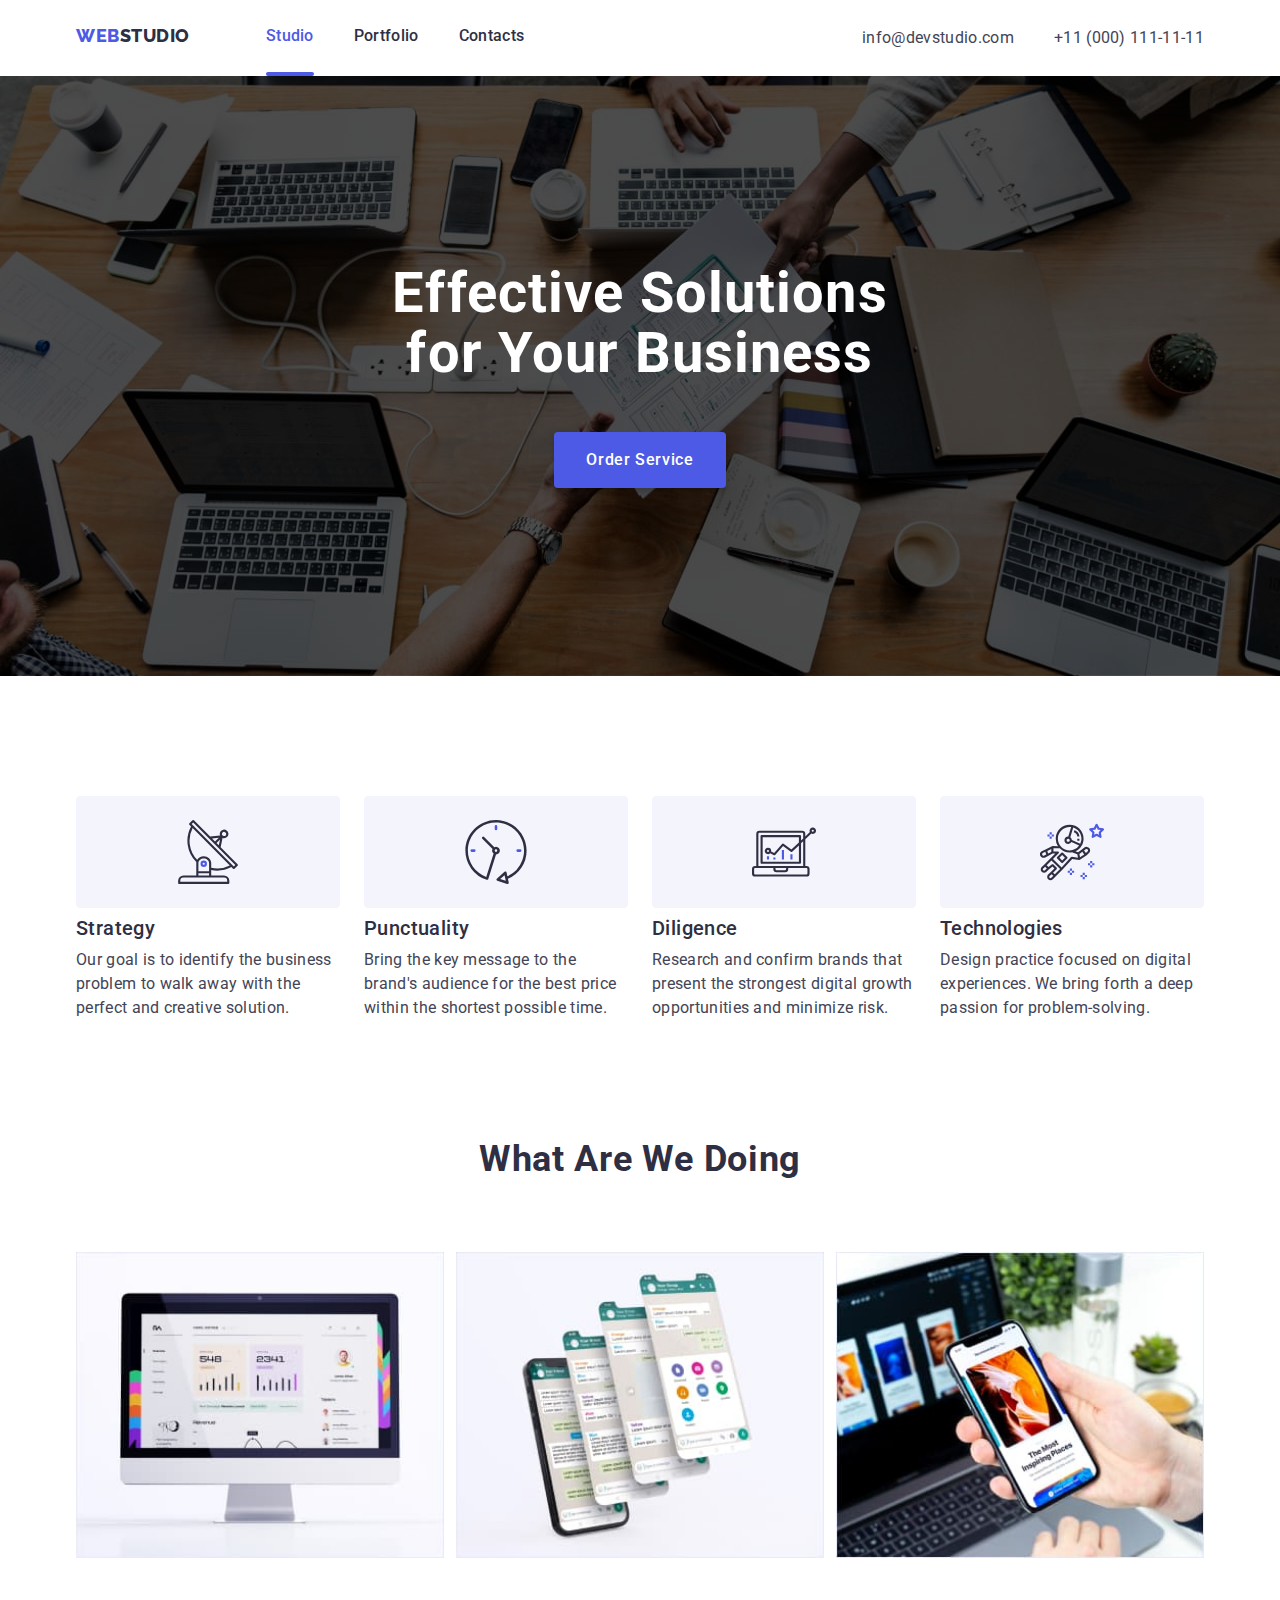
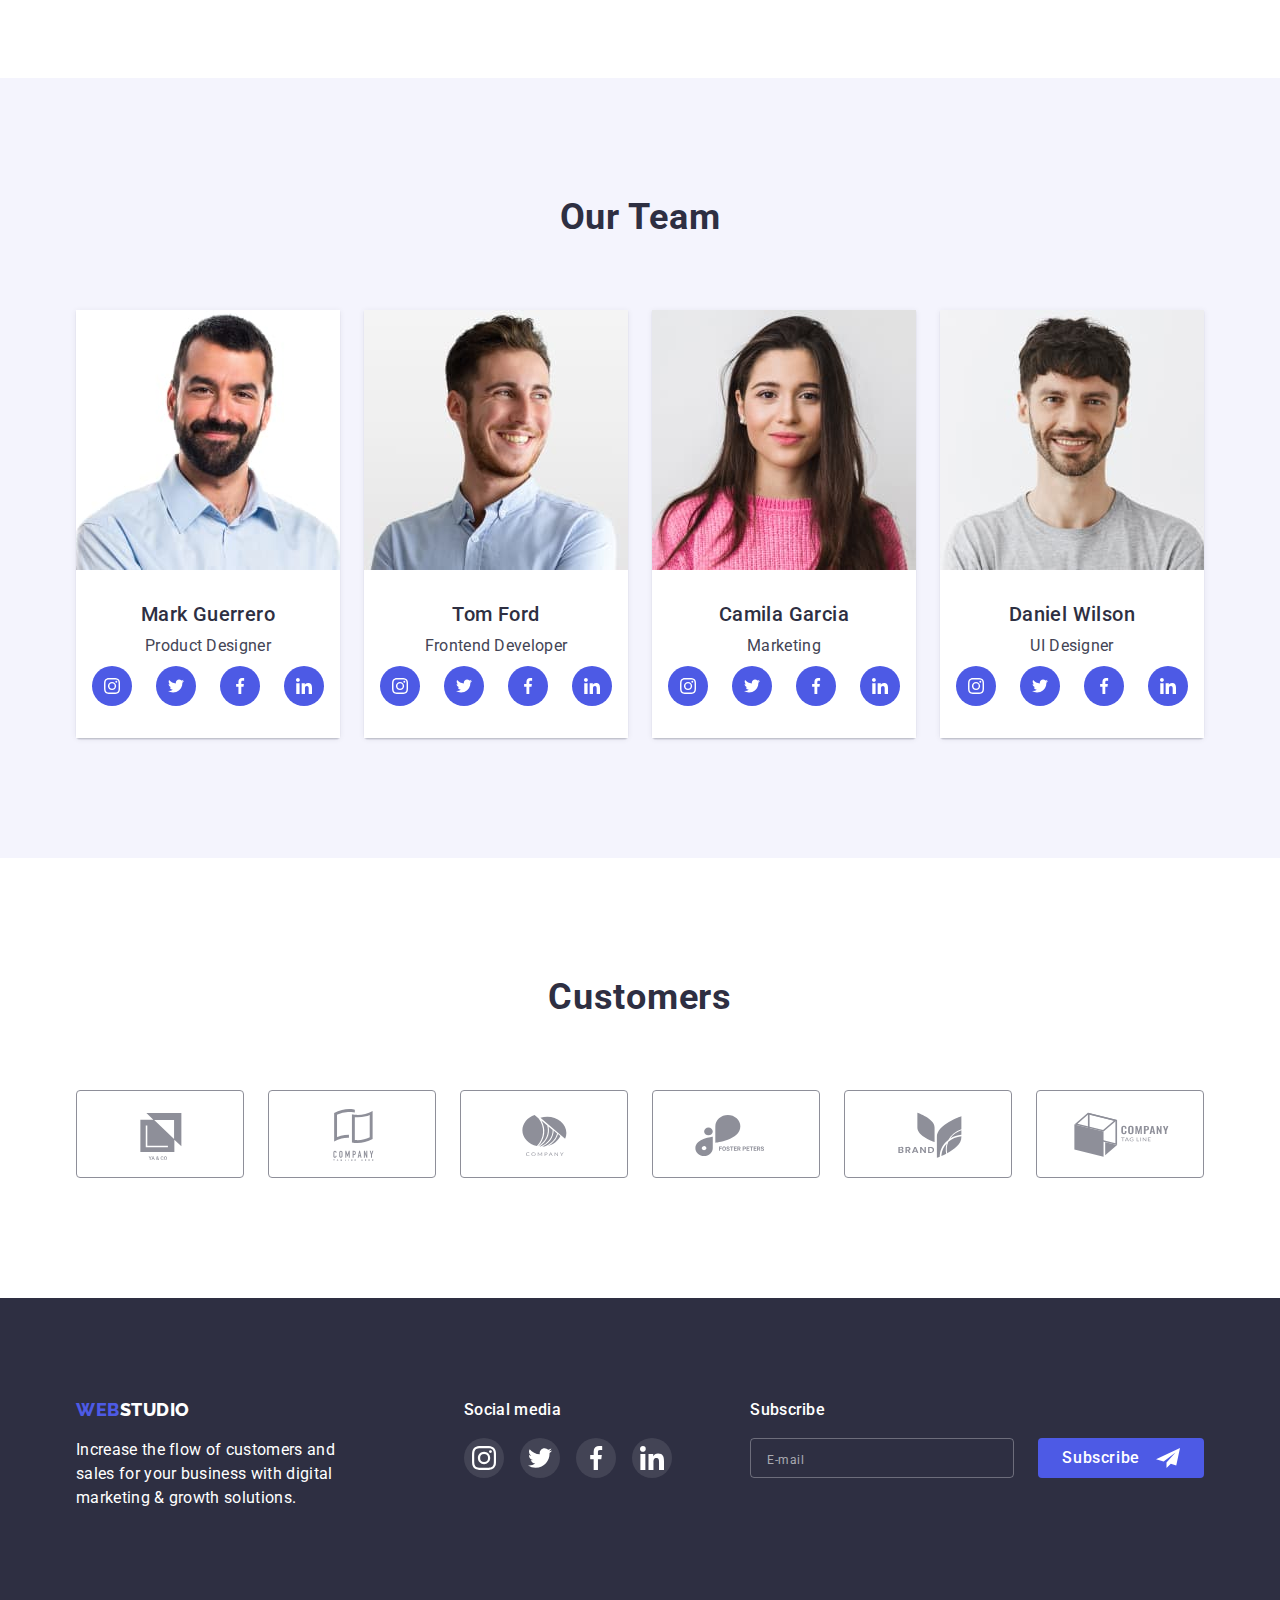
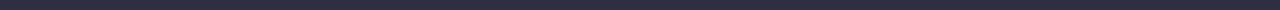
==== commit aac13c7a: "Update 2" ====
--- a/index.html
+++ b/index.html
@@ -331,36 +331,34 @@
 
     <footer class="footer">
       <div class="container footer-container">
-        <div class="footer-wrapper">
-          <div class="footer-description">
-            <a class="logo footer-logo-layout" href="./index.html">Web<span class="logo-accent-light">Studio</span></a>
-            <p>Increase the flow of customers and sales for your business with digital marketing & growth solutions.</p>
-          </div>
-          <div class="footer-socials">
-            <h2 class="footer-subtitle">Social media</h2>
-            <ul class="socials-list socials-list-footer">
-              <li class="socials-item socials-item-footer">
-                <a class="socials-link socials-link-footer" href="https://www.instagram.com/">
-                  <svg width="24" height="24"><use href="./images/icons.min.svg#icon-instagram"></use></svg>
-                </a>
-              </li>
-              <li class="socials-item socials-item-footer">
-                <a class="socials-link socials-link-footer" href="https://www.twitter.com/">
-                  <svg width="24" height="24"><use href="./images/icons.min.svg#icon-twitter"></use></svg>
-                </a>
-              </li>
-              <li class="socials-item socials-item-footer">
-                <a class="socials-link socials-link-footer" href="https://www.facebook.com/">
-                  <svg width="24" height="24"><use href="./images/icons.min.svg#icon-facebook"></use></svg>
-                </a>
-              </li>
-              <li class="socials-item socials-item-footer">
-                <a class="socials-link socials-link-footer" href="https://www.linkedin.com/">
-                  <svg width="24" height="24"><use href="./images/icons.min.svg#icon-linkedin"></use></svg>
-                </a>
-              </li>
-            </ul>
-          </div>
+        <div class="footer-description">
+          <a class="logo footer-logo-layout" href="./index.html">Web<span class="logo-accent-light">Studio</span></a>
+          <p>Increase the flow of customers and sales for your business with digital marketing & growth solutions.</p>
+        </div>
+        <div class="footer-socials">
+          <h2 class="footer-subtitle">Social media</h2>
+          <ul class="socials-list socials-list-footer">
+            <li class="socials-item socials-item-footer">
+              <a class="socials-link socials-link-footer" href="https://www.instagram.com/">
+                <svg width="24" height="24"><use href="./images/icons.min.svg#icon-instagram"></use></svg>
+              </a>
+            </li>
+            <li class="socials-item socials-item-footer">
+              <a class="socials-link socials-link-footer" href="https://www.twitter.com/">
+                <svg width="24" height="24"><use href="./images/icons.min.svg#icon-twitter"></use></svg>
+              </a>
+            </li>
+            <li class="socials-item socials-item-footer">
+              <a class="socials-link socials-link-footer" href="https://www.facebook.com/">
+                <svg width="24" height="24"><use href="./images/icons.min.svg#icon-facebook"></use></svg>
+              </a>
+            </li>
+            <li class="socials-item socials-item-footer">
+              <a class="socials-link socials-link-footer" href="https://www.linkedin.com/">
+                <svg width="24" height="24"><use href="./images/icons.min.svg#icon-linkedin"></use></svg>
+              </a>
+            </li>
+          </ul>
         </div>
         <div class="footer-subscribe">
           <h2 class="footer-subtitle">Subscribe</h2>
@@ -386,30 +384,30 @@
           <p class="form-subtitle">Leave your contacts and we will call you back</p>
           <label class="form-field">
             <span class="form-field-label">Name</span>
-            <div class="form-field-wrapper">
+            <span class="form-field-wrapper">
               <input class="form-field-input" type="text" name="client-name" required />
               <svg class="form-field-icon" width="18" height="24"><use href="./images/icons.min.svg#icon-user"></use></svg>
-            </div>
+            </span>
           </label>
           <label class="form-field">
             <span class="form-field-label">Phone</span>
-            <div class="form-field-wrapper">
+            <span class="form-field-wrapper">
               <input class="form-field-input" type="tel" name="client-phone" required />
               <svg class="form-field-icon" width="18" height="24"><use href="./images/icons.min.svg#icon-phone"></use></svg>
-            </div>
+            </span>
           </label>
           <label class="form-field">
             <span class="form-field-label">Email</span>
-            <div class="form-field-wrapper">
+            <span class="form-field-wrapper">
               <input class="form-field-input" type="email" name="client-email" required />
               <svg class="form-field-icon" width="18" height="24"><use href="./images/icons.min.svg#icon-email"></use></svg>
-            </div>
+            </span>
           </label>
           <label class="form-field last">
             <span class="form-field-label">Comment</span>
-            <div class="form-field-wrapper">
+            <span class="form-field-wrapper">
               <textarea class="form-field-multiinput" name="client-comment" placeholder="Text input"></textarea>
-            </div>
+            </span>
           </label>
           <label class="form-checkbox">
             <input class="form-checkbox-default hidden" type="checkbox" name="client-policy" value="true" required />
--- a/css/styles.css
+++ b/css/styles.css
@@ -60,7 +60,7 @@
 
 @media (min-width: 768px) {
   .container {
-    max-width: none;
+    max-width: 100%;
     width: 768px;
   }
 }
@@ -108,7 +108,7 @@
 
 @media (min-width: 768px) {
   .hero {
-    max-width: none;
+    max-width: 100%;
     width: 500px;
     margin-bottom: 40px;
     font-weight: 700;
@@ -379,19 +379,11 @@
 }
 
 .socials-list-team {
-  margin: -12px;
-}
-
-.socials-item-team {
-  margin: 12px;
+  gap: 24px;
 }
 
 .socials-list-footer {
-  margin: -8px;
-}
-
-.socials-item-footer {
-  margin: 8px;
+  gap: 16px;
 }
 
 .socials-icon-mobile {
@@ -433,7 +425,7 @@
 
 @media (max-width: 767px) {
   .header-container {
-    max-width: none;
+    max-width: 100%;
   }
 }
 
@@ -728,11 +720,7 @@
 .about-list {
   display: flex;
   flex-direction: column;
-  margin: -36px 0;
-}
-
-.about-item {
-  margin: 36px 0;
+  gap: 72px;
 }
 
 @media (min-width: 768px) {
@@ -740,17 +728,16 @@
     display: flex;
     flex-direction: row;
     flex-wrap: wrap;
-    margin: -36px -12px;
+    gap: 72px 24px;
   }
   .about-item {
-    width: 356px;
-    margin: 36px 12px;
+    flex-basis: calc((100% - 24px) / 2);
   }
 }
 
 @media (min-width: 1200px) {
   .about-item {
-    width: 264px;
+    flex-basis: calc((100% - 72px) / 4);
   }
 }
 
@@ -795,16 +782,16 @@
 
 .doing-list {
   display: flex;
-  margin: -12px 0;
+  gap: 12px;
 }
 
 .doing-item {
-  width: 360px;
-  margin: 12px;
+  flex-basis: calc((100% - 24px) / 3);
 }
 
 .team-section {
   background-color: var(--color-cloud);
+  padding-bottom: 128px;
 }
 
 @media (min-width: 768px) {
@@ -824,12 +811,11 @@
   flex-direction: column;
   align-items: center;
   justify-content: center;
-  margin: -36px 0;
+  gap: 72px;
 }
 
 .team-card {
   width: 264px;
-  margin: 36px 0;
   border-radius: 0px 0px 4px 4px;
   box-shadow: 0px 1px 6px rgba(46, 47, 66, 0.08), 0px 1px 1px rgba(46, 47, 66, 0.16), 0px 2px 1px rgba(46, 47, 66, 0.08);
 }
@@ -839,11 +825,7 @@
     display: flex;
     flex-direction: row;
     flex-wrap: wrap;
-    margin: -32px -12px;
-  }
-
-  .team-card {
-    margin: 32px 12px;
+    gap: 64px 24px;
   }
 }
 
@@ -851,20 +833,18 @@
   display: flex;
   flex-wrap: wrap;
   justify-content: center;
-  margin: -36px -8px;
-}
-
-.customers-item {
-  margin: 36px 8px;
+  gap: 72px 16px;
 }
 
 @media (min-width: 768px) {
   .customers-list {
-    margin: -36px -12px;
-  }
-
+    gap: 72px 24px;
+  }
+}
+
+@media (min-width: 1200px) {
   .customers-item {
-    margin: 36px 12px;
+    flex-basis: calc((100% - 120px) / 6);
   }
 }
 
@@ -917,52 +897,45 @@
 .portfolio-filter-list {
   display: flex;
   flex-wrap: wrap;
-  margin: -8px -12px 40px -12px;
+  gap: 16px 24px;
+  margin-bottom: 48px;
 }
 
 @media (min-width: 768px) {
   .portfolio-filter-list {
-    margin: -8px -12px 64px -12px;
     justify-content: center;
-  }
-}
-
-.portfolio-filter-item {
-  margin: 8px 12px;
+    margin-bottom: 64px;
+  }
 }
 
 .portfolio-card-list {
   display: flex;
   flex-wrap: wrap;
   justify-content: center;
-  margin: -24px -12px;
+  gap: 48px;
 }
 
 .portfolio-card-item {
   width: 396px;
-  margin: 24px 12px;
 }
 
 @media (min-width: 768px) {
   .portfolio-card-list {
-    margin: -36px -12px;
     justify-content: start;
+    gap: 72px 24px;
   }
 
   .portfolio-card-item {
-    width: 356px;
-    margin: 36px 12px;
+    flex-basis: calc((100% - 24px) / 2);
   }
 }
 
 @media (min-width: 1200px) {
   .portfolio-card-list {
-    margin: -24px -12px;
   }
 
   .portfolio-card-item {
-    width: 360px;
-    margin: 24px 12px;
+    flex-basis: calc((100% - 48px) / 3);
   }
 }
 
@@ -1022,30 +995,17 @@
 
 @media (min-width: 768px) {
   .footer-container {
+    flex-direction: row;
+    flex-wrap: wrap;
     align-items: start;
+    justify-content: left;
+    padding: 0 108px;
   }
 }
 
 @media (min-width: 1200px) {
   .footer-container {
-    flex-direction: row;
-  }
-}
-
-.footer-wrapper {
-  margin-bottom: 72px;
-}
-
-@media (min-width: 768px) {
-  .footer-wrapper {
-    display: flex;
-    margin-left: 108px;
-  }
-}
-
-@media (min-width: 1200px) {
-  .footer-wrapper {
-    margin: 0;
+    padding: 0 15px;
   }
 }
 
@@ -1080,6 +1040,22 @@
   }
 }
 
+.footer-socials {
+  margin-bottom: 72px;
+}
+
+@media (min-width: 768px) {
+  .footer-socials {
+    margin-bottom: 0;
+  }
+}
+
+@media (min-width: 1200px) {
+  .footer-socials {
+    margin-right: auto;
+  }
+}
+
 .footer-subscribe {
   width: 100%;
   text-align: center;
@@ -1087,14 +1063,14 @@
 
 @media (min-width: 768px) {
   .footer-subscribe {
-    margin-left: 108px;
+    width: auto;
+    margin-top: 72px;
   }
 }
 
 @media (min-width: 1200px) {
   .footer-subscribe {
-    width: auto;
-    margin-left: auto;
+    margin: 0;
   }
 }
 
